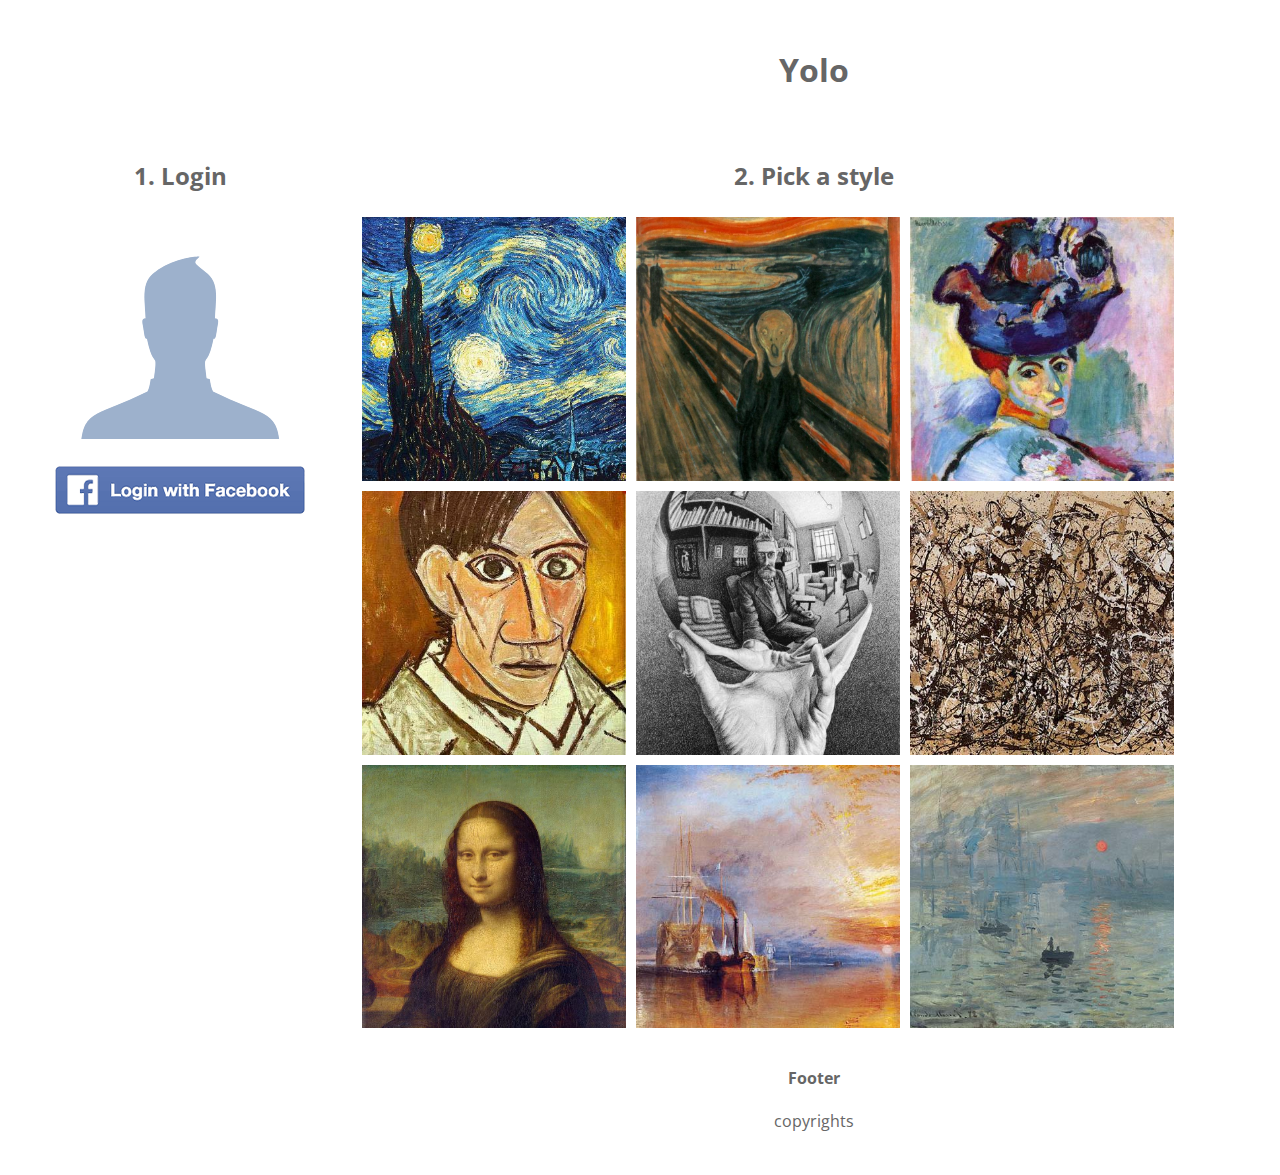
==== neural/newindex.html @ 3eb6fa47 "added more paintings and  new htmlcss" ====
<!DOCTYPE html>
<!--[if lt IE 8 ]><html class="no-js ie ie7" lang="en"> <![endif]-->
<!--[if IE 8 ]><html class="no-js ie ie8" lang="en"> <![endif]-->
<!--[if (gte IE 8)|!(IE)]><!--><html class="no-js" lang="en"> <!--<![endif]-->
<head>

<!--- Basic Page Needs
    ================================================== -->
<meta charset="utf-8">
<title>Yolo</title>
<meta name="description" content="">
<meta name="author" content="">

<!-- CSS
     ================================================== -->
<link rel="stylesheet" href="css/newlayout.css">

<body class="no-touch">
<div id="pagewrap">

	<header>
		<h1><center>Yolo</center></h1>
	</header>
		
	<section id="content">
		<center><h2>1. Login</h2></center>
		<br></br>
		<center><img src="buttons/blankfb.png" alt="Blank profile">
		<br></br>
		<img src="buttons/fb.png" alt="Submit" ></center>
	</section>
	
	<section id="middle">
		<h2><center>2. Pick a style</center></h2>
		
	<div class="wrap">
    
	    <!-- Define all of the tiles: -->
	    
	    <div class="box">
	      <div class="boxInner">
	        <img src="img/preview/starry_night.jpg" />
	        <div class="titleBox">Starry Night</div>
	      </div>
	    </div>
	    <div class="box">
	      <div class="boxInner">
	        <img src="img/preview/the_scream.png" />
	        <div class="titleBox">The Scream</div>
	      </div>
	    </div>
	    <div class="box">
	      <div class="boxInner">
	        <img src="img/preview/woman-with-hat-matisse.jpg" />
	        <div class="titleBox">Woman with hat</div>
	      </div>
	    </div>
	   	<div class="box">
	      <div class="boxInner">
	        <img src="img/preview/picasso_selfport1907.jpg" />
	        <div class="titleBox">Picasso</div>
	      </div>
	    </div>
	   	<div class="box">
	      <div class="boxInner">
	        <img src="img/preview/escher_sphere.jpg" />
	        <div class="titleBox">Escher</div>
	      </div>
	    </div>
	   	<div class="box">
	      <div class="boxInner">
	        <img src="img/preview/pollock.jpg" />
	        <div class="titleBox">Autumn Rhythm</div>
	      </div>
	    </div>
	    <div class="box">
	      <div class="boxInner">
	        <img src="img/preview/mona.jpg" />
	        <div class="titleBox">Mona Lisa</div>
	      </div>
	    </div>
	    <div class="box">
	      <div class="boxInner">
	        <img src="img/preview/FightingTemeraire.jpg" />
	        <div class="titleBox">Fighting Temeraire</div>
	      </div>
	    </div>
	    <div class="box">
	      <div class="boxInner">
	        <img src="img/preview/sunrise.jpg" />
	        <div class="titleBox">Sunrise impression</div>
	      </div>
	    </div>
	    
	</div>
	   
	</section>

	<aside id="sidebar">
		<center><h2>3. Voila!</h2></center>
		<img src="buttons/dots.gif" />

	</aside>
	
	<footer>
		<center><h4>Footer</h4>
		<p>copyrights</p></center>
	</footer>

</div>
</body>
---- neural/css/newlayout.css ----
@import url(http://fonts.googleapis.com/css?family=Open+Sans);

body { 
  font-family: 'Open Sans', sans-serif;
  color: #666;
}

/* STRUCTURE */

#pagewrap {
	padding: 5px;
	width: 1600px;
	margin: 20px auto;
}
header {
	height: 100px;
	padding: 0 15px;
}
#content {
	width: 300px;
	float: left;
	padding: 5px 15px;
}

#middle {
	width: 913px; /* Account for margins + border values */
	float: left;
	padding: 5px 5px;
	margin: 0px 5px 5px 5px;
}

#sidebar {
	width: 300px;
	padding: 5px 15px;
	float: left;
}
footer {
	clear: both;
	padding: 0 15px;
}

/************************************************************************************
MEDIA QUERIES
*************************************************************************************/
/* for 980px or less */
@media screen and (max-width: 980px) {
	
	#pagewrap {
		width: 94%;
	}
	#content {
		width: 35%;
		padding: 1% 4%;
	}
	#middle {
		width: 41%;
		padding: 1% 4%;
		margin: 0px 0px 5px 5px;
		float: right;
	}
	
	#sidebar {
		clear: both;
		padding: 1% 4%;
		width: auto;
		float: none;
	}

	header, footer {
		padding: 1% 4%;
	}
}

/* for 700px or less */
@media screen and (max-width: 700px) {

	#content {
		width: auto;
		float: none;
	}
	
	#middle {
		width: auto;
		float: none;
		margin-left: 0px;
	}
	
	#sidebar {
		width: auto;
		float: none;
	}

}

/* for 480px or less */
@media screen and (max-width: 480px) {

	header {
		height: auto;
	}
	h1 {
		font-size: 2em;
	}
	#sidebar {
		display: none;
	}

}


#content {
	background: #fff;
}
#sidebar {
	background: #fff;
}
header, #content, #middle, #sidebar {
	margin-bottom: 5px;
}

#pagewrap, header, #content, #middle, #sidebar, footer {
	border: solid 1px #fff;
}

.wrap {
      overflow: hidden;
    }
    .box {
      float: left;
      position: relative;
      width: 30%;
      padding-bottom: 30%;
    }
    .boxInner {
      position: absolute;
      left: 5px;
      right: 5px;
      top: 5px;
      bottom: 5px;
      overflow: hidden;
    }
    .boxInner img {
      width: 100%;
    }
    .boxInner .titleBox {
      position: absolute;
      bottom: 0;
      left: 0;
      right: 0;
      margin-bottom: -32px;
      background: #000;
      background: rgba(0, 0, 0, 0.5);
      color: #FFF;
      padding: 5px;
      text-align: center;
      -webkit-transition: all 0.2s ease-out;
      -moz-transition: all 0.2s ease-out;
      -o-transition: all 0.2s ease-out;
      transition: all 0.2s ease-out;
    }
    body.no-touch .boxInner:hover .titleBox, body.touch .boxInner.touchFocus .titleBox {
      margin-bottom: 0;
    }
    @media only screen and (max-width : 480px) {
      /* Smartphone view: 1 tile */
      .box {
        width: 100%;
        padding-bottom: 100%;
      }
    }
    @media only screen and (max-width : 650px) and (min-width : 481px) {
      /* Tablet view: 2 tiles */
      .box {
        width: 50%;
        padding-bottom: 50%;
      }
    }
    @media only screen and (max-width : 1050px) and (min-width : 651px) {
      /* Small desktop / ipad view: 3 tiles */
      .box {
        width: 33.3%;
        padding-bottom: 33.3%;
      }
    }
    }
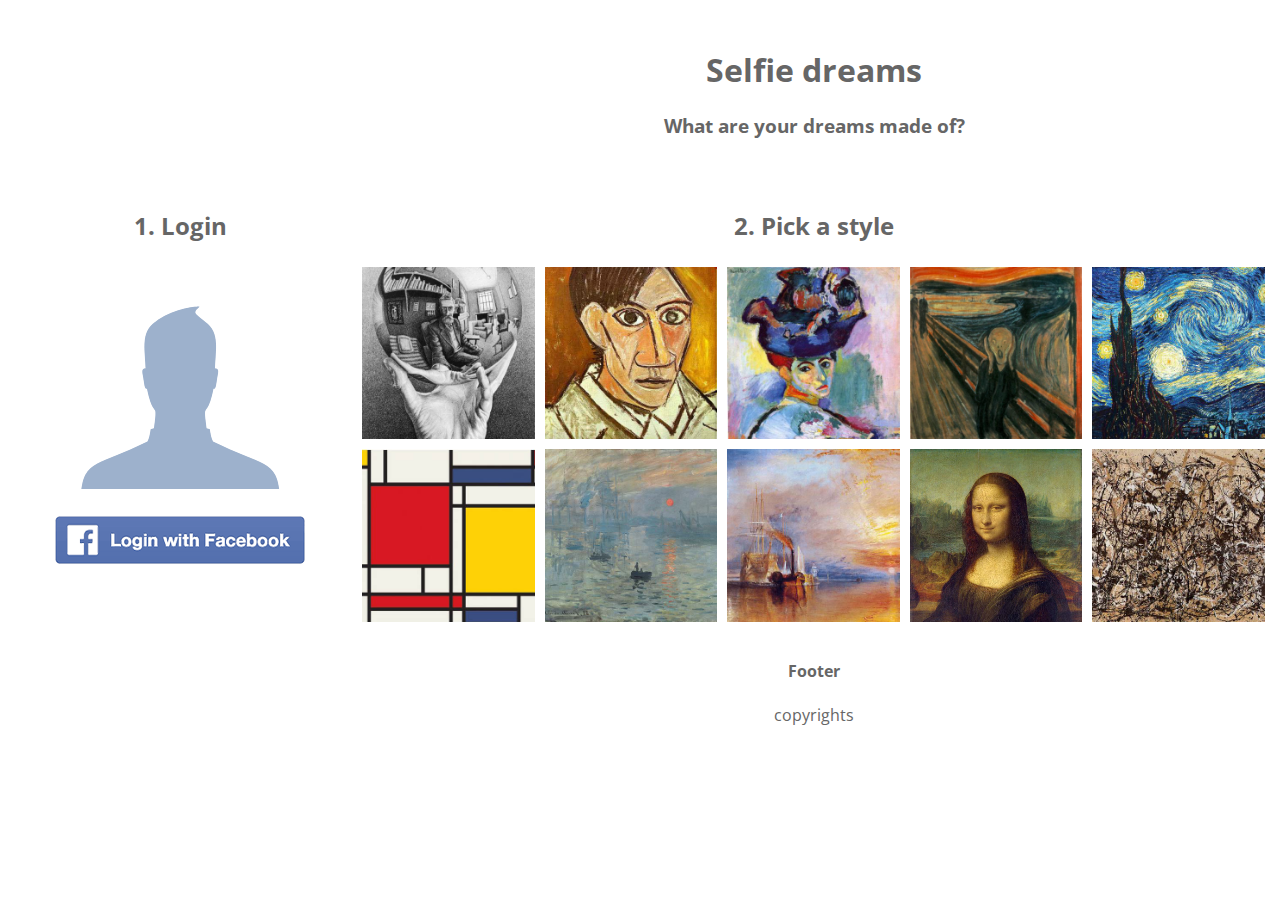
==== commit abfb972d: "added more paintings" ====
--- a/neural/newindex.html
+++ b/neural/newindex.html
@@ -7,7 +7,7 @@
 <!--- Basic Page Needs
     ================================================== -->
 <meta charset="utf-8">
-<title>Yolo</title>
+<title>Selfie dreams</title>
 <meta name="description" content="">
 <meta name="author" content="">
 
@@ -19,7 +19,9 @@
 <div id="pagewrap">
 
 	<header>
-		<h1><center>Yolo</center></h1>
+		<h1><center>Selfie dreams</center></h1>
+		<h3><center>What are your dreams made of?</center></h3>
+		<br></br>
 	</header>
 		
 	<section id="content">
@@ -91,6 +93,12 @@
 	        <div class="titleBox">Sunrise impression</div>
 	      </div>
 	    </div>
+	    <div class="box">
+	      <div class="boxInner">
+	        <img src="img/preview/mondrian.jpg" />
+	        <div class="titleBox">Mondrian</div>
+	      </div>
+	    </div>
 	    
 	</div>
 	   
--- a/neural/css/newlayout.css
+++ b/neural/css/newlayout.css
@@ -13,7 +13,7 @@
 	margin: 20px auto;
 }
 header {
-	height: 100px;
+	height: 150px;
 	padding: 0 15px;
 }
 #content {
@@ -126,10 +126,10 @@
       overflow: hidden;
     }
     .box {
-      float: left;
+      float: right;
       position: relative;
-      width: 30%;
-      padding-bottom: 30%;
+      width: 20%;
+      padding-bottom: 20%;
     }
     .boxInner {
       position: absolute;
